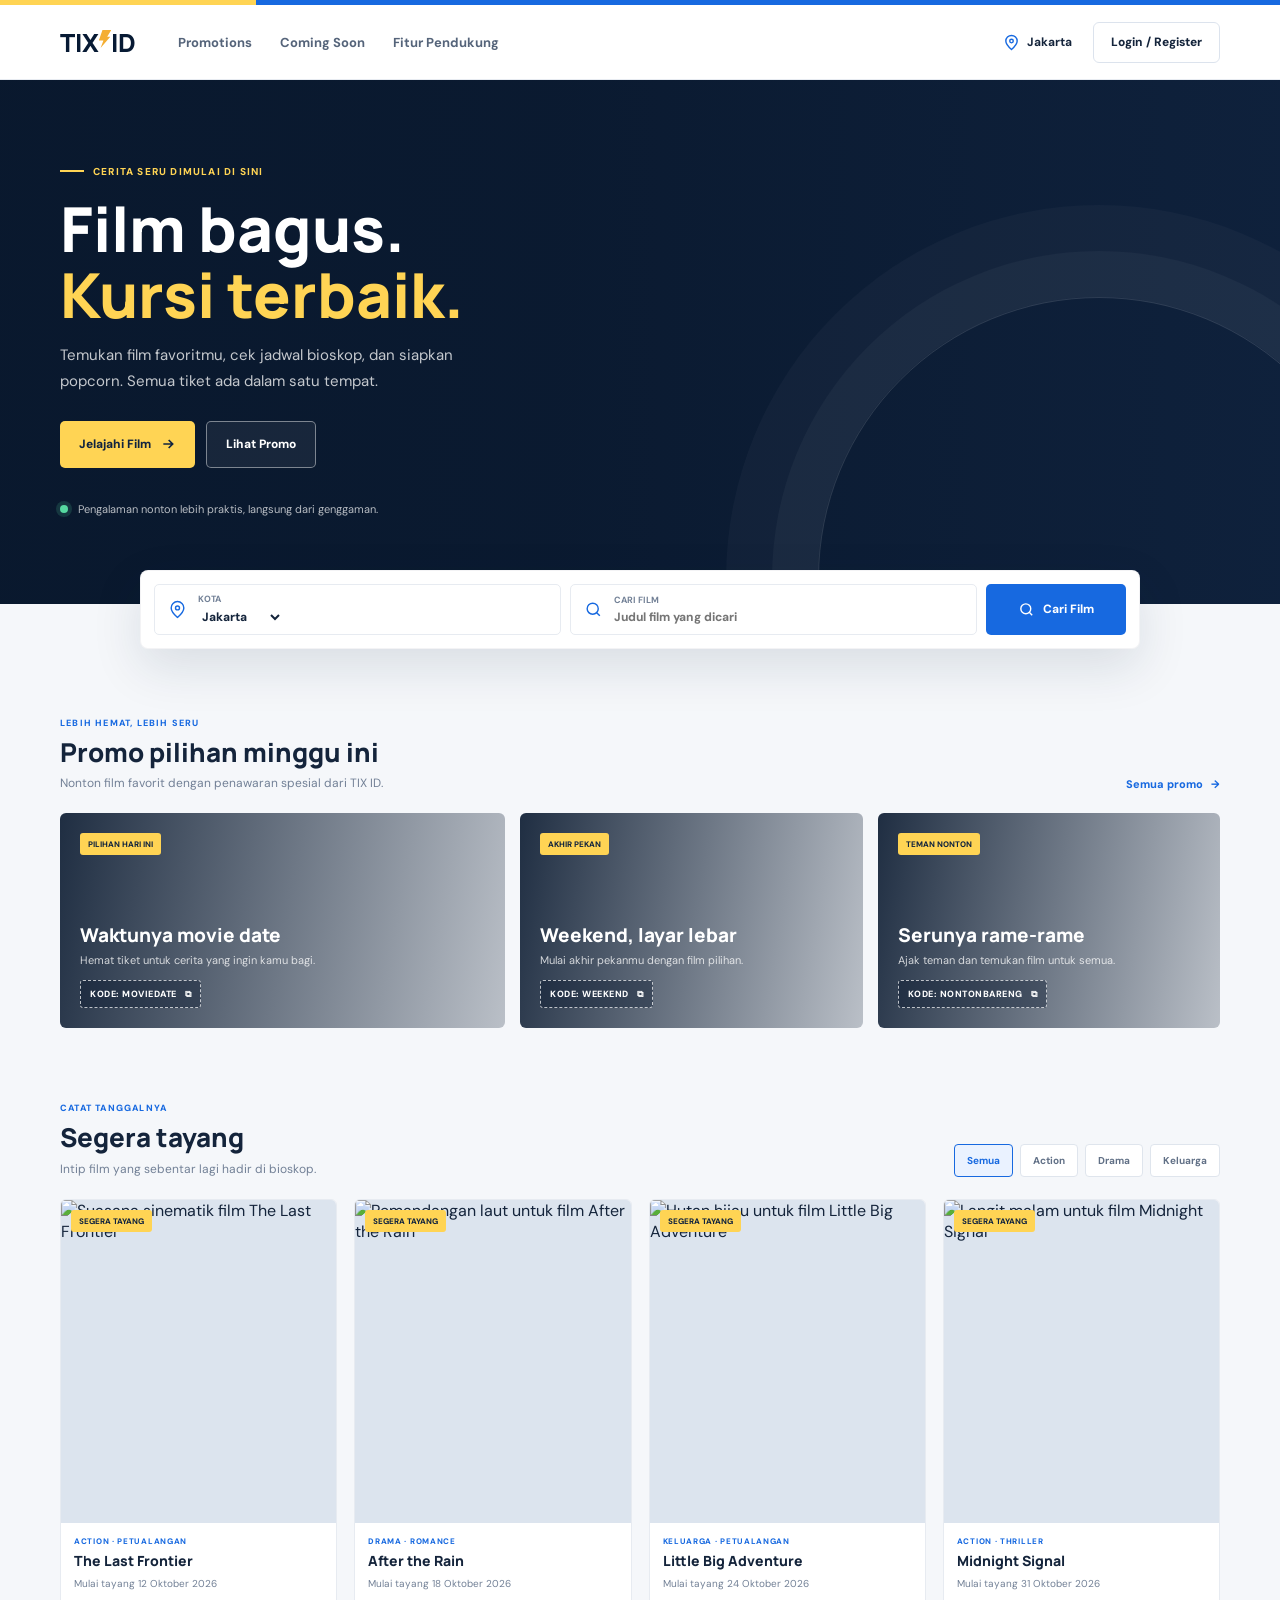
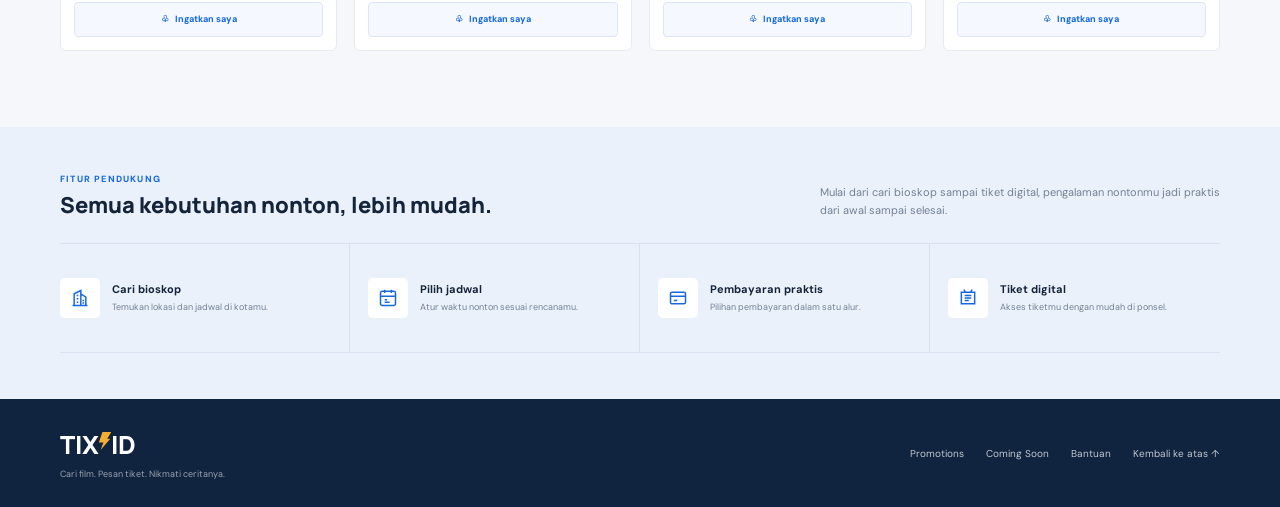
==== fitur-pendukung/index.html @ ebca0a15 "hapus bug fitur login" ====
<!DOCTYPE html>
<html lang="id">
<head>
  <meta charset="UTF-8">
  <meta name="viewport" content="width=device-width, initial-scale=1">
  <meta name="theme-color" content="#10233f">
  <title>TIX ID | Cari Film, Pesan Tiket</title>
  <link rel="preconnect" href="https://fonts.googleapis.com">
  <link rel="preconnect" href="https://fonts.gstatic.com" crossorigin>
  <link href="https://fonts.googleapis.com/css2?family=DM+Sans:wght@400;500;600;700;800&family=Manrope:wght@500;600;700;800&display=swap" rel="stylesheet">
    <link rel="stylesheet" href="style.css">
</head>
<body>
  <div class="topline"></div>
  <header class="header"><div class="nav">
    <a class="brand" href="#beranda" aria-label="TIX ID Beranda"><span class="brand-tix">TIX</span><span class="brand-id">ID</span><span class="brand-dot"></span></a>
    <nav class="links" id="main-nav" aria-label="Navigasi utama"><a href="#promo">Promotions</a><a href="#segera-tayang">Coming Soon</a><a href="#fitur">Fitur Pendukung</a></nav>
    <div class="nav-actions"><button class="location" id="location-button" type="button" aria-label="Pilih kota"><svg width="17" height="17" viewBox="0 0 24 24" fill="none" stroke="currentColor" stroke-width="2" aria-hidden="true"><path d="M20 10c0 5-8 12-8 12S4 15 4 10a8 8 0 1 1 16 0Z"/><circle cx="12" cy="10" r="2.5"/></svg><span id="current-city">Jakarta</span></button><span class="auth-user" id="auth-user" aria-live="polite" hidden></span><button class="login" id="auth-logout" type="button" hidden>Keluar</button><button class="login" type="button" data-open-auth>Login / Register</button></div>
    <button class="menu" type="button" aria-label="Buka menu" aria-expanded="false" aria-controls="main-nav"><svg width="19" height="19" viewBox="0 0 24 24" fill="none" stroke="currentColor" stroke-width="2" aria-hidden="true"><path d="M4 7h16M4 12h16M4 17h16"/></svg></button>
  </div></header>
  <main>
    <section class="hero" id="beranda"><div class="hero-inner"><span class="eyebrow">Cerita seru dimulai di sini</span><h1>Film bagus.<br><span>Kursi terbaik.</span></h1><p class="hero-copy">Temukan film favoritmu, cek jadwal bioskop, dan siapkan popcorn. Semua tiket ada dalam satu tempat.</p><div class="hero-actions"><a class="primary" href="#segera-tayang">Jelajahi Film <svg width="16" height="16" viewBox="0 0 24 24" fill="none" stroke="currentColor" stroke-width="2.5" aria-hidden="true"><path d="M5 12h14m-6-6 6 6-6 6"/></svg></a><a class="ghost" href="#promo">Lihat Promo</a></div><div class="hero-note"><span class="live-dot"></span> Pengalaman nonton lebih praktis, langsung dari genggaman.</div></div></section>
    <div class="search-shell" id="cari-film"><form class="search-form" id="search-form"><div class="field"><svg width="19" height="19" viewBox="0 0 24 24" fill="none" stroke="currentColor" stroke-width="1.8" aria-hidden="true"><path d="M20 10c0 5-8 12-8 12S4 15 4 10a8 8 0 1 1 16 0Z"/><circle cx="12" cy="10" r="2.5"/></svg><div class="field-copy"><label for="city-select">KOTA</label><select id="city-select" aria-label="Pilih kota"><option>Jakarta</option><option>Bandung</option><option>Surabaya</option><option>Yogyakarta</option><option>Semarang</option><option>Medan</option></select></div></div><div class="field"><svg width="19" height="19" viewBox="0 0 24 24" fill="none" stroke="currentColor" stroke-width="1.8" aria-hidden="true"><circle cx="11" cy="11" r="7"/><path d="m20 20-4-4"/></svg><div class="field-copy"><label for="movie-search">CARI FILM</label><input id="movie-search" type="search" placeholder="Judul film yang dicari" autocomplete="off"></div></div><button class="search-submit" type="submit"><svg width="17" height="17" viewBox="0 0 24 24" fill="none" stroke="currentColor" stroke-width="2" aria-hidden="true"><circle cx="11" cy="11" r="7"/><path d="m20 20-4-4"/></svg> Cari Film</button></form></div>
    <section class="section" id="promo"><div class="section-heading"><div><p class="kicker">Lebih hemat, lebih seru</p><h2>Promo pilihan minggu ini</h2><p class="description">Nonton film favorit dengan penawaran spesial dari TIX ID.</p></div><a class="text-link" href="#promo-list">Semua promo <span aria-hidden="true">→</span></a></div>
      <div class="promo-grid" id="promo-list">
        <article class="promo-card" style="--image:url('https://images.unsplash.com/photo-1478720568477-152d9b164e26?auto=format&fit=crop&w=1000&q=80')"><span class="promo-tag">Pilihan hari ini</span><div><h3>Waktunya movie date</h3><p>Hemat tiket untuk cerita yang ingin kamu bagi.</p><button class="promo-code" type="button" data-copy="MOVIEDATE">KODE: MOVIEDATE <span aria-hidden="true">⧉</span></button></div></article>
        <article class="promo-card" style="--image:url('https://images.unsplash.com/photo-1517604931442-7e0c8ed2963c?auto=format&fit=crop&w=800&q=80')"><span class="promo-tag">Akhir pekan</span><div><h3>Weekend, layar lebar</h3><p>Mulai akhir pekanmu dengan film pilihan.</p><button class="promo-code" type="button" data-copy="WEEKEND">KODE: WEEKEND <span aria-hidden="true">⧉</span></button></div></article>
        <article class="promo-card" style="--image:url('https://images.unsplash.com/photo-1485846234645-a62644f84728?auto=format&fit=crop&w=800&q=80')"><span class="promo-tag">Teman nonton</span><div><h3>Serunya rame-rame</h3><p>Ajak teman dan temukan film untuk semua.</p><button class="promo-code" type="button" data-copy="NONTONBARENG">KODE: NONTONBARENG <span aria-hidden="true">⧉</span></button></div></article>
      </div>
    </section>
    <section class="section movie-section" id="segera-tayang"><div class="section-heading"><div><p class="kicker">Catat tanggalnya</p><h2>Segera tayang</h2><p class="description">Intip film yang sebentar lagi hadir di bioskop.</p></div><div class="movie-tools" role="group" aria-label="Filter genre film"><button class="filter" type="button" data-filter="all" aria-pressed="true">Semua</button><button class="filter" type="button" data-filter="action" aria-pressed="false">Action</button><button class="filter" type="button" data-filter="drama" aria-pressed="false">Drama</button><button class="filter" type="button" data-filter="family" aria-pressed="false">Keluarga</button></div></div>
      <div class="movie-grid" id="movie-grid">
        <article class="movie-card" data-genre="action" data-title="the last frontier"><div class="poster"><img src="https://images.unsplash.com/photo-1536440136628-849c177e76a1?auto=format&fit=crop&w=700&q=85" alt="Suasana sinematik film The Last Frontier" loading="lazy"><span class="release">Segera tayang</span></div><div class="movie-info"><p class="genre">Action · Petualangan</p><h3>The Last Frontier</h3><p class="date">Mulai tayang 12 Oktober 2026</p><button class="remind" type="button" data-reminder="The Last Frontier">♧ &nbsp; Ingatkan saya</button></div></article>
        <article class="movie-card" data-genre="drama" data-title="after the rain"><div class="poster"><img src="https://images.unsplash.com/photo-1518837695005-2083093ee35b?auto=format&fit=crop&w=700&q=85" alt="Pemandangan laut untuk film After the Rain" loading="lazy"><span class="release">Segera tayang</span></div><div class="movie-info"><p class="genre">Drama · Romance</p><h3>After the Rain</h3><p class="date">Mulai tayang 18 Oktober 2026</p><button class="remind" type="button" data-reminder="After the Rain">♧ &nbsp; Ingatkan saya</button></div></article>
        <article class="movie-card" data-genre="family" data-title="little big adventure"><div class="poster"><img src="https://images.unsplash.com/photo-1473448912268-2022ce9509d8?auto=format&fit=crop&w=700&q=85" alt="Hutan hijau untuk film Little Big Adventure" loading="lazy"><span class="release">Segera tayang</span></div><div class="movie-info"><p class="genre">Keluarga · Petualangan</p><h3>Little Big Adventure</h3><p class="date">Mulai tayang 24 Oktober 2026</p><button class="remind" type="button" data-reminder="Little Big Adventure">♧ &nbsp; Ingatkan saya</button></div></article>
        <article class="movie-card" data-genre="action" data-title="midnight signal"><div class="poster"><img src="https://images.unsplash.com/photo-1519608487953-e999c86e7455?auto=format&fit=crop&w=700&q=85" alt="Langit malam untuk film Midnight Signal" loading="lazy"><span class="release">Segera tayang</span></div><div class="movie-info"><p class="genre">Action · Thriller</p><h3>Midnight Signal</h3><p class="date">Mulai tayang 31 Oktober 2026</p><button class="remind" type="button" data-reminder="Midnight Signal">♧ &nbsp; Ingatkan saya</button></div></article>
        <p class="empty" id="empty-state">Film tidak ditemukan. Coba kata kunci lain.</p>
      </div>
    </section>
    <section class="support" id="fitur"><div class="support-inner"><div class="support-heading"><div><p class="kicker">Fitur pendukung</p><h2>Semua kebutuhan nonton, lebih mudah.</h2></div><p>Mulai dari cari bioskop sampai tiket digital, pengalaman nontonmu jadi praktis dari awal sampai selesai.</p></div><div class="support-grid">
      <article class="support-item"><span class="support-icon"><svg width="20" height="20" viewBox="0 0 24 24" fill="none" stroke="currentColor" stroke-width="1.8" aria-hidden="true"><path d="M3 21h18M5 21V7l8-4v18M19 21V11l-6-4"/><path d="M8 9h2m-2 4h2m-2 4h2m5-2h2m-2 3h2"/></svg></span><div><h3>Cari bioskop</h3><p>Temukan lokasi dan jadwal di kotamu.</p></div></article>
      <article class="support-item"><span class="support-icon"><svg width="20" height="20" viewBox="0 0 24 24" fill="none" stroke="currentColor" stroke-width="1.8" aria-hidden="true"><rect x="3" y="4" width="18" height="17" rx="2"/><path d="M16 2v4M8 2v4M3 10h18m-13 4h3m-3 3h6"/></svg></span><div><h3>Pilih jadwal</h3><p>Atur waktu nonton sesuai rencanamu.</p></div></article>
      <article class="support-item"><span class="support-icon"><svg width="20" height="20" viewBox="0 0 24 24" fill="none" stroke="currentColor" stroke-width="1.8" aria-hidden="true"><rect x="3" y="5" width="18" height="14" rx="2"/><path d="M3 10h18m-14 5h4"/></svg></span><div><h3>Pembayaran praktis</h3><p>Pilihan pembayaran dalam satu alur.</p></div></article>
      <article class="support-item"><span class="support-icon"><svg width="20" height="20" viewBox="0 0 24 24" fill="none" stroke="currentColor" stroke-width="1.8" aria-hidden="true"><path d="M4 5h16v14H4zM8 9h8m-8 3h8m-8 3h5"/><path d="m7 2 2 3m8-3-2 3"/></svg></span><div><h3>Tiket digital</h3><p>Akses tiketmu dengan mudah di ponsel.</p></div></article>
    </div></div></section>
  </main>
  <footer class="footer"><div class="footer-inner"><div><a class="brand footer-brand" href="#beranda"><span class="brand-tix">TIX</span><span class="brand-id">ID</span><span class="brand-dot"></span></a><p class="footer-caption">Cari film. Pesan tiket. Nikmati ceritanya.</p></div><nav class="footer-links" aria-label="Navigasi footer"><a href="#promo">Promotions</a><a href="#segera-tayang">Coming Soon</a><a href="#fitur">Bantuan</a><a href="#beranda">Kembali ke atas ↑</a></nav></div></footer>
  <div class="backdrop" id="auth-modal" role="presentation"><section class="modal" role="dialog" aria-modal="true" aria-labelledby="auth-title"><button class="close" type="button" aria-label="Tutup dialog"><svg width="17" height="17" viewBox="0 0 24 24" fill="none" stroke="currentColor" stroke-width="2" aria-hidden="true"><path d="m18 6-12 12M6 6l12 12"/></svg></button><a class="brand" href="#beranda" aria-label="TIX ID"><span class="brand-tix">TIX</span><span class="brand-id">ID</span><span class="brand-dot"></span></a><h2 id="auth-title">Selamat datang!</h2><p class="subtitle">Masuk atau buat akun untuk pengalaman nonton yang lebih personal.</p><div class="tabs" role="tablist" aria-label="Login atau daftar"><button class="tab" type="button" role="tab" id="tab-login" aria-selected="true">Login</button><button class="tab" type="button" role="tab" id="tab-register" aria-selected="false">Daftar</button></div><form class="auth-form" id="auth-form"><label class="auth-field">Email atau nomor ponsel<input id="auth-contact" type="text" autocomplete="username" placeholder="nama@email.com" required></label><label class="auth-field" id="name-field" hidden>Nama lengkap<input id="auth-name" type="text" autocomplete="name" placeholder="Nama kamu"></label><label class="auth-field">Kata sandi<input id="auth-password" type="password" autocomplete="current-password" placeholder="Masukkan kata sandi" minlength="6" required></label><button class="auth-submit" type="submit" id="auth-submit">Login</button></form><p class="legal">Dengan melanjutkan, kamu menyetujui Syarat &amp; Ketentuan serta Kebijakan Privasi TIX ID.</p></section></div>
  <div class="toast" id="toast" role="status" aria-live="polite"></div>
    <script src="script.js"></script>
    <script src="auth.js"></script>
</body>
</html>
---- fitur-pendukung/style.css ----
:root{--ink:#14243b;--navy:#10233f;--blue:#1769e0;--pale:#eaf2ff;--yellow:#ffd454;--muted:#728096;--line:#e7ebf1;--paper:#f5f7fa;--white:#fff;--shadow:0 18px 50px #1127451f}
    *{box-sizing:border-box}html{scroll-behavior:smooth;scroll-padding-top:85px}body{margin:0;background:var(--paper);color:var(--ink);font-family:'DM Sans',sans-serif}button,input,select{font:inherit}button,a{-webkit-tap-highlight-color:transparent}a{color:inherit;text-decoration:none}button{cursor:pointer}
    .topline{height:5px;background:linear-gradient(90deg,var(--yellow) 0 20%,var(--blue) 20%)}.header{position:sticky;top:0;z-index:20;background:#fffffff5;border-bottom:1px solid var(--line);backdrop-filter:blur(14px)}.nav{width:min(1160px,calc(100% - 48px));height:74px;margin:auto;display:flex;align-items:center;gap:42px}.brand{display:inline-flex;align-items:center;gap:3px;flex:0 0 auto;font:800 25px Manrope,sans-serif}.brand-tix{color:var(--blue)}.brand-id{color:var(--ink)}.brand-dot{width:7px;height:7px;align-self:flex-start;margin:4px 0 0 1px;border-radius:50%;background:var(--yellow)}.links{display:flex;align-items:center;gap:28px;margin-right:auto}.links a{color:#55647a;font-size:13px;font-weight:700}.links a:hover{color:var(--blue)}.nav-actions{display:flex;align-items:center;gap:15px}.location{display:flex;align-items:center;gap:7px;border:0;background:none;color:var(--ink);font-size:12px;font-weight:700}.location svg{color:var(--blue)}.login{min-height:41px;padding:0 17px;border:1px solid #dce3ed;border-radius:6px;background:white;color:var(--ink);font-size:12px;font-weight:800}.login:hover{border-color:var(--blue)}.menu{display:none;width:40px;height:40px;border:1px solid var(--line);border-radius:6px;background:white;color:var(--ink)}
    .hero{position:relative;isolation:isolate;overflow:hidden;min-height:490px;display:grid;align-items:center;background:var(--navy);color:white}.hero:before{position:absolute;z-index:-2;inset:0;content:'';background:linear-gradient(90deg,#09182df5,#09182dd1 43%,#09182d2e),url('https://images.unsplash.com/photo-1489599849927-2ee91cede3ba?auto=format&fit=crop&w=2000&q=85') center 48%/cover}.hero:after{position:absolute;z-index:-1;right:-100px;bottom:-255px;width:560px;height:560px;border:1px solid #ffffff22;border-radius:50%;content:'';box-shadow:0 0 0 46px #ffffff09,0 0 0 92px #ffffff07}.hero-inner{width:min(1160px,calc(100% - 48px));margin:auto;padding:76px 0 88px;animation:rise .6s ease both}.eyebrow{display:inline-flex;align-items:center;gap:9px;color:var(--yellow);font-size:10px;font-weight:800;letter-spacing:1.2px;text-transform:uppercase}.eyebrow:before{width:24px;height:2px;background:currentColor;content:''}.hero h1{max-width:600px;margin:18px 0 14px;font:800 clamp(40px,5vw,62px)/1.07 Manrope,sans-serif}.hero h1 span{color:var(--yellow)}.hero-copy{max-width:455px;margin:0;color:#ffffffc2;font-size:15px;line-height:1.75}.hero-actions{display:flex;flex-wrap:wrap;gap:11px;margin-top:26px}.primary,.ghost{min-height:47px;display:inline-flex;align-items:center;justify-content:center;gap:9px;padding:0 19px;border-radius:5px;font-size:12px;font-weight:800;transition:.2s}.primary{border:0;background:var(--yellow);color:var(--navy)}.primary:hover{background:#ffe17b;transform:translateY(-2px)}.ghost{border:1px solid #ffffff70;background:#ffffff0f;color:white}.ghost:hover{background:#ffffff24}.hero-note{display:flex;align-items:center;gap:10px;margin-top:34px;color:#ffffffb5;font-size:11px}.live-dot{width:8px;height:8px;border-radius:50%;background:#56d8a0;box-shadow:0 0 0 4px #56d8a029}
    .search-shell{position:relative;z-index:2;width:min(1000px,calc(100% - 48px));margin:-34px auto 0;padding:13px;border:1px solid #14243b0d;border-radius:8px;background:white;box-shadow:var(--shadow)}.search-form{display:grid;grid-template-columns:1fr 1fr auto;gap:9px}.field{min-width:0;display:flex;align-items:center;gap:11px;padding:8px 13px;border:1px solid var(--line);border-radius:5px}.field svg{flex:0 0 auto;color:var(--blue)}.field-copy{min-width:0;display:grid;gap:3px}.field label{color:var(--muted);font-size:9px;font-weight:700}.field select,.field input{width:100%;min-width:0;padding:0;border:0;outline:0;background:transparent;color:var(--ink);font-size:12px;font-weight:800}.search-submit{min-width:140px;display:flex;align-items:center;justify-content:center;gap:8px;border:0;border-radius:5px;background:var(--blue);color:white;font-size:12px;font-weight:800}.search-submit:hover{background:#0f56c0}
    .section{width:min(1160px,calc(100% - 48px));margin:0 auto;padding:68px 0 0}.section-heading{display:flex;align-items:end;justify-content:space-between;gap:22px;margin-bottom:22px}.kicker{margin:0 0 7px;color:var(--blue);font-size:9px;font-weight:800;letter-spacing:1.2px;text-transform:uppercase}.section-heading h2,.support-heading h2{margin:0;font:800 26px/1.25 Manrope,sans-serif}.description{margin:7px 0 0;color:var(--muted);font-size:12px}.text-link{display:inline-flex;align-items:center;gap:8px;flex:0 0 auto;color:var(--blue);font-size:11px;font-weight:800}.promo-grid{display:grid;grid-template-columns:1.3fr 1fr 1fr;gap:15px}.promo-card{position:relative;isolation:isolate;overflow:hidden;min-height:190px;display:flex;flex-direction:column;justify-content:space-between;padding:20px;border-radius:6px;color:white}.promo-card:before{position:absolute;z-index:-2;inset:0;background:var(--image) center/cover;content:'';transition:transform .4s}.promo-card:hover:before{transform:scale(1.05)}.promo-card:after{position:absolute;z-index:-1;inset:0;background:linear-gradient(100deg,#0a1a30e8,#0a1a3040);content:''}.promo-card:first-child{min-height:215px}.promo-tag{width:fit-content;padding:6px 8px;border-radius:3px;background:var(--yellow);color:var(--navy);font-size:8px;font-weight:800;text-transform:uppercase}.promo-card h3{max-width:250px;margin:20px 0 5px;font:800 19px/1.25 Manrope,sans-serif}.promo-card p{margin:0;color:#ffffffc7;font-size:11px}.promo-code{display:inline-flex;align-items:center;gap:8px;margin-top:13px;padding:7px 9px;border:1px dashed #ffffffb5;border-radius:3px;background:#08182d66;color:white;font-size:9px;font-weight:800;letter-spacing:.5px}.promo-code:hover{background:#ffffff30}
    .movie-section{padding-top:74px}.movie-tools{display:flex;gap:7px}.filter{min-height:33px;padding:0 12px;border:1px solid #dfe5ed;border-radius:4px;background:white;color:#617086;font-size:10px;font-weight:700}.filter[aria-pressed=true]{border-color:var(--blue);background:var(--pale);color:var(--blue)}.movie-grid{display:grid;grid-template-columns:repeat(4,minmax(0,1fr));gap:17px}.movie-card{min-width:0;overflow:hidden;border:1px solid var(--line);border-radius:6px;background:white;transition:transform .2s,box-shadow .2s}.movie-card:hover{transform:translateY(-4px);box-shadow:0 14px 28px #1127451c}.movie-card[hidden]{display:none}.poster{position:relative;overflow:hidden;aspect-ratio:4/4.7;background:#dce4ee}.poster img{width:100%;height:100%;display:block;object-fit:cover;transition:transform .4s}.movie-card:hover .poster img{transform:scale(1.04)}.release{position:absolute;top:10px;left:10px;padding:6px 8px;border-radius:3px;background:var(--yellow);color:var(--navy);font-size:8px;font-weight:800;text-transform:uppercase}.movie-info{padding:13px}.genre{margin:0 0 5px;color:var(--blue);font-size:8px;font-weight:800;letter-spacing:.7px;text-transform:uppercase}.movie-info h3{overflow:hidden;margin:0;font:800 14px/1.4 Manrope,sans-serif;text-overflow:ellipsis;white-space:nowrap}.date{margin:6px 0 12px;color:var(--muted);font-size:10px}.remind{width:100%;min-height:35px;border:1px solid #dce6f6;border-radius:4px;background:#f5f8fe;color:var(--blue);font-size:9px;font-weight:800}.remind:hover,.remind.is-set{background:var(--blue);color:white}.empty{display:none;grid-column:1/-1;padding:32px;color:var(--muted);text-align:center}
    .support{width:100%;margin-top:76px;padding:46px 0;background:#eaf1fa}.support-inner{width:min(1160px,calc(100% - 48px));margin:auto}.support-heading{display:flex;align-items:end;justify-content:space-between;gap:22px;margin-bottom:24px}.support-heading h2{font-size:22px}.support-heading>p{max-width:400px;margin:0;color:var(--muted);font-size:11px;line-height:1.65}.support-grid{display:grid;grid-template-columns:repeat(4,1fr);border-top:1px solid #d7e1ef;border-bottom:1px solid #d7e1ef}.support-item{min-height:108px;display:flex;align-items:center;gap:12px;padding:18px;border-right:1px solid #d7e1ef}.support-item:first-child{padding-left:0}.support-item:last-child{border:0}.support-icon{width:40px;height:40px;flex:0 0 auto;display:grid;place-items:center;border-radius:5px;background:white;color:var(--blue)}.support-item h3{margin:0 0 5px;font-size:11px}.support-item p{margin:0;color:var(--muted);font-size:9px;line-height:1.5}
    .footer{background:var(--navy);color:white}.footer-inner{width:min(1160px,calc(100% - 48px));min-height:108px;display:flex;align-items:center;justify-content:space-between;gap:20px;margin:auto}.footer-brand .brand-id{color:white}.footer-caption{margin:6px 0 0;color:#ffffff94;font-size:9px}.footer-links{display:flex;flex-wrap:wrap;gap:22px;color:#ffffffbd;font-size:10px}.footer-links a:hover{color:var(--yellow)}
    .backdrop{position:fixed;z-index:50;inset:0;display:none;align-items:center;justify-content:center;padding:18px;background:#081425a8;backdrop-filter:blur(5px)}.backdrop.is-open{display:flex;animation:fade .18s}.modal{position:relative;width:min(420px,100%);padding:28px;border-radius:8px;background:white;box-shadow:0 25px 80px #0004;animation:rise .22s}.close{position:absolute;top:13px;right:13px;width:32px;height:32px;display:grid;place-items:center;border:0;border-radius:4px;background:#f2f5f8;color:var(--ink)}.modal .brand{margin-bottom:22px}.modal h2{margin:0;font:800 22px Manrope,sans-serif}.subtitle{margin:7px 0 19px;color:var(--muted);font-size:11px;line-height:1.55}.tabs{display:grid;grid-template-columns:1fr 1fr;gap:4px;margin-bottom:18px;padding:4px;border-radius:5px;background:#f0f3f7}.tab{min-height:34px;border:0;border-radius:4px;background:transparent;color:var(--muted);font-size:10px;font-weight:800}.tab[aria-selected=true]{background:white;color:var(--blue);box-shadow:0 1px 4px #0f23411a}.auth-form{display:grid;gap:12px}.auth-field{display:grid;gap:6px;color:#526178;font-size:9px;font-weight:800}.auth-field input{width:100%;min-height:41px;padding:0 11px;border:1px solid #dfe5ed;border-radius:4px;outline:0;font-size:11px}.auth-field input:focus{border-color:var(--blue);box-shadow:0 0 0 3px #1769e01a}.auth-submit{min-height:43px;margin-top:3px;border:0;border-radius:4px;background:var(--blue);color:white;font-size:11px;font-weight:800}.legal{margin:12px 0 0;color:var(--muted);font-size:9px;line-height:1.6;text-align:center}.toast{position:fixed;z-index:60;right:22px;bottom:22px;max-width:min(350px,calc(100% - 44px));padding:12px 16px;border-radius:5px;background:var(--navy);color:white;box-shadow:var(--shadow);font-size:11px;font-weight:700;opacity:0;pointer-events:none;transform:translateY(10px);transition:.2s}.toast.visible{opacity:1;transform:translateY(0)}
    @keyframes rise{from{opacity:0;transform:translateY(12px)}to{opacity:1;transform:translateY(0)}}@keyframes fade{from{opacity:0}to{opacity:1}}@media(prefers-reduced-motion:reduce){*,*:before,*:after{scroll-behavior:auto!important;animation-duration:.01ms!important;transition-duration:.01ms!important}}
    @media(max-width:900px){.nav{gap:23px}.links{gap:17px}.movie-grid{grid-template-columns:repeat(2,minmax(0,1fr))}.support-grid{grid-template-columns:repeat(2,1fr)}.support-item:nth-child(2){border-right:0}.support-item:nth-child(3),.support-item:nth-child(4){border-top:1px solid #d7e1ef}.support-item:nth-child(3){padding-left:0}}
    @media(max-width:680px){.nav{width:calc(100% - 32px);height:64px;gap:12px}.brand{font-size:23px}.menu{display:grid;place-items:center;order:3;margin-left:auto}.links{position:absolute;top:63px;right:0;left:0;display:none;flex-direction:column;align-items:stretch;gap:0;padding:8px 16px 13px;border-bottom:1px solid var(--line);background:white;box-shadow:0 14px 20px #11274514}.links.open{display:flex}.links a{padding:12px 3px;border-bottom:1px solid #f0f2f5}.links a:last-child{border:0}.nav-actions{gap:9px;margin-left:auto}.location{font-size:0;gap:0}.location svg{width:19px;height:19px}.login{min-height:37px;padding:0 10px;font-size:10px}.hero{min-height:450px}.hero:before{background-position:58% center}.hero-inner{width:calc(100% - 40px);padding:60px 0 72px}.hero h1{font-size:43px}.hero-copy{max-width:370px;font-size:13px}.search-shell{width:calc(100% - 32px);margin-top:-26px;padding:9px}.search-form{grid-template-columns:1fr 1fr}.field{gap:8px;padding:8px}.search-submit{grid-column:1/-1;min-height:42px}.section{width:calc(100% - 32px);padding-top:55px}.section-heading{align-items:start}.section-heading h2{font-size:22px}.description{max-width:300px;font-size:11px;line-height:1.6}.text-link{margin-top:4px;font-size:10px}.promo-grid{grid-template-columns:1fr 1fr;gap:9px}.promo-card,.promo-card:first-child{min-height:180px;padding:14px}.promo-card:first-child{grid-column:1/-1;min-height:195px}.promo-card h3{font-size:16px}.promo-card p{font-size:9px}.movie-section{padding-top:59px}.movie-section .section-heading{flex-direction:column;gap:13px}.movie-tools{width:100%;overflow-x:auto;padding-bottom:2px}.filter{flex:0 0 auto}.movie-grid{gap:10px}.movie-info{padding:10px}.movie-info h3{font-size:12px}.date{min-height:26px;font-size:9px}.release{top:8px;left:8px;padding:5px 6px;font-size:7px}.support{margin-top:58px;padding:36px 0}.support-inner,.footer-inner{width:calc(100% - 32px)}.support-heading{align-items:start;flex-direction:column;gap:8px}.support-heading h2{font-size:20px}.support-grid{grid-template-columns:1fr 1fr}.support-item{min-height:98px;gap:9px;padding:13px 7px}.support-item:nth-child(odd){padding-left:0}.support-icon{width:34px;height:34px}.support-item h3{font-size:9px}.support-item p{font-size:8px}.footer-inner{align-items:start;flex-direction:column;justify-content:center;padding:22px 0}.footer-links{gap:14px}}
    @media(max-width:380px){.nav{gap:8px}.nav-actions{gap:6px}.login{padding:0 8px}.hero h1{font-size:38px}.promo-card,.promo-card:first-child{padding:11px}.promo-card h3{font-size:14px}}
    .brand .brand-tix,.brand .brand-id{color:#071a34;order:1}
        #auth-user[hidden],#auth-logout[hidden]{display:none}
        .auth-user{max-width:150px;overflow:hidden;color:#526178;font-size:11px;font-weight:700;text-overflow:ellipsis;white-space:nowrap}
        #auth-logout{min-height:36px;padding:0 12px}
        .auth-submit:disabled,#auth-logout:disabled{cursor:wait;opacity:.65}
        @media(max-width:680px){.auth-user{max-width:82px;font-size:9px}#auth-logout{min-height:34px;padding:0 8px}}
        .brand .brand-tix,.brand .brand-id{color:#071a34;order:1}
    .brand .brand-dot{order:2;width:11px;height:18px;flex:0 0 11px;align-self:center;margin:-7px -2px 0 -3px;border-radius:0;background:#f4ae32;clip-path:polygon(20% 0,100% 0,72% 38%,100% 38%,26% 100%,42% 58%,0 58%);transform:skew(-8deg)}
    .brand .brand-id{order:3}
    .footer-brand .brand-tix,.footer-brand .brand-id{color:#fff}
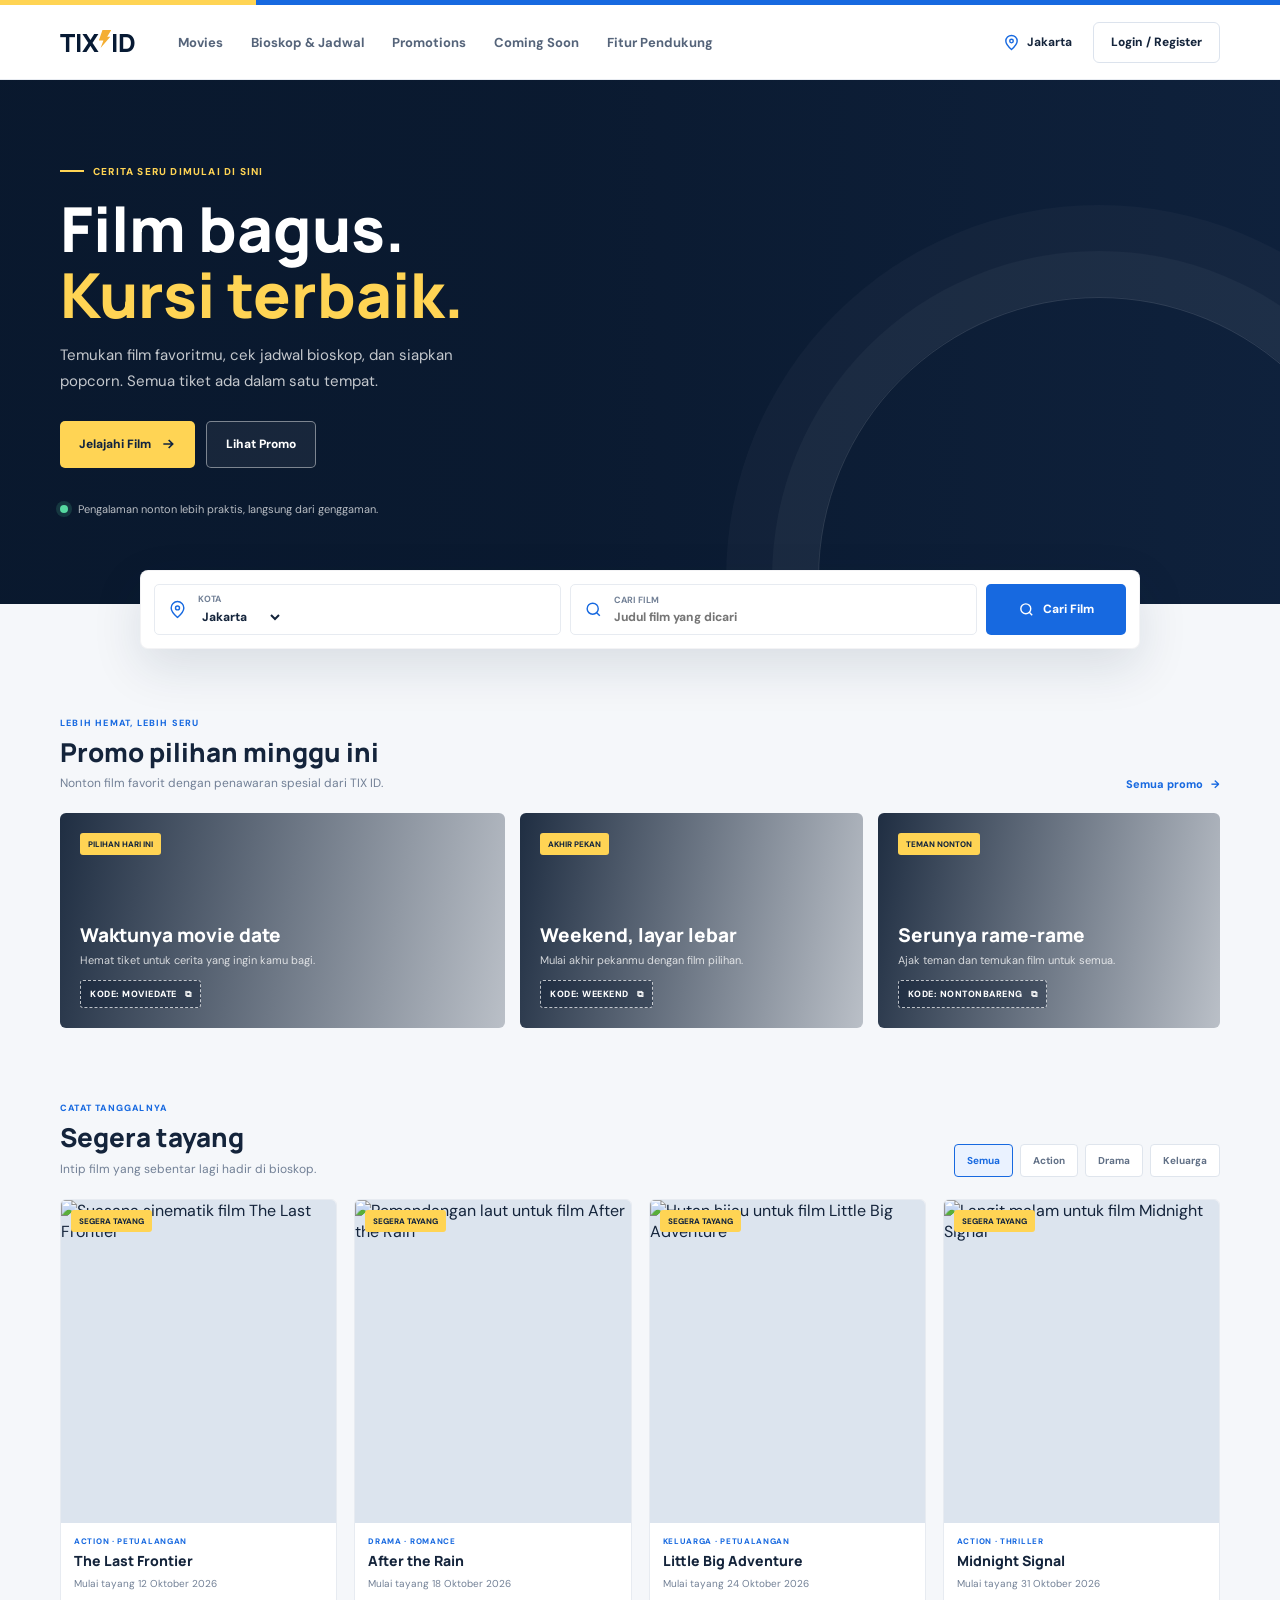
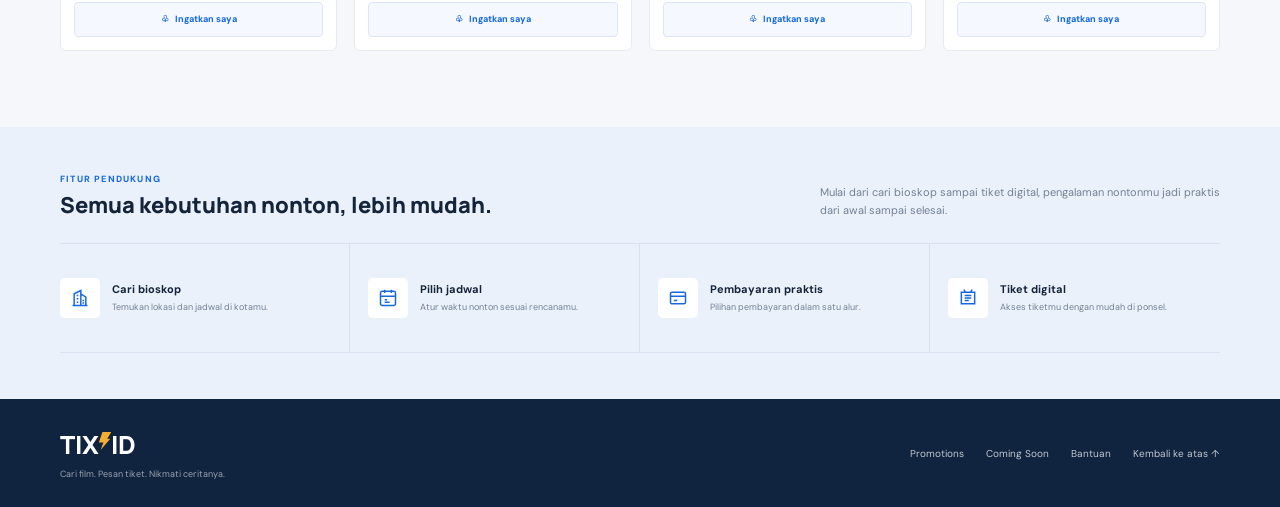
==== commit dea43df4: "Connect cinema booking and account flows" ====
--- a/fitur-pendukung/index.html
+++ b/fitur-pendukung/index.html
@@ -9,12 +9,13 @@
   <link rel="preconnect" href="https://fonts.gstatic.com" crossorigin>
   <link href="https://fonts.googleapis.com/css2?family=DM+Sans:wght@400;500;600;700;800&family=Manrope:wght@500;600;700;800&display=swap" rel="stylesheet">
     <link rel="stylesheet" href="style.css">
+    <link rel="stylesheet" href="../fitur-login/auth.css">
 </head>
 <body>
   <div class="topline"></div>
   <header class="header"><div class="nav">
     <a class="brand" href="#beranda" aria-label="TIX ID Beranda"><span class="brand-tix">TIX</span><span class="brand-id">ID</span><span class="brand-dot"></span></a>
-    <nav class="links" id="main-nav" aria-label="Navigasi utama"><a href="#promo">Promotions</a><a href="#segera-tayang">Coming Soon</a><a href="#fitur">Fitur Pendukung</a></nav>
+    <nav class="links" id="main-nav" aria-label="Navigasi utama"><a href="../home-movie/movies.html">Movies</a><a href="../Bioskop-Jadwal/cinemas.html">Bioskop &amp; Jadwal</a><a href="#promo">Promotions</a><a href="#segera-tayang">Coming Soon</a><a href="#fitur">Fitur Pendukung</a></nav>
     <div class="nav-actions"><button class="location" id="location-button" type="button" aria-label="Pilih kota"><svg width="17" height="17" viewBox="0 0 24 24" fill="none" stroke="currentColor" stroke-width="2" aria-hidden="true"><path d="M20 10c0 5-8 12-8 12S4 15 4 10a8 8 0 1 1 16 0Z"/><circle cx="12" cy="10" r="2.5"/></svg><span id="current-city">Jakarta</span></button><span class="auth-user" id="auth-user" aria-live="polite" hidden></span><button class="login" id="auth-logout" type="button" hidden>Keluar</button><button class="login" type="button" data-open-auth>Login / Register</button></div>
     <button class="menu" type="button" aria-label="Buka menu" aria-expanded="false" aria-controls="main-nav"><svg width="19" height="19" viewBox="0 0 24 24" fill="none" stroke="currentColor" stroke-width="2" aria-hidden="true"><path d="M4 7h16M4 12h16M4 17h16"/></svg></button>
   </div></header>
@@ -47,7 +48,6 @@
   <footer class="footer"><div class="footer-inner"><div><a class="brand footer-brand" href="#beranda"><span class="brand-tix">TIX</span><span class="brand-id">ID</span><span class="brand-dot"></span></a><p class="footer-caption">Cari film. Pesan tiket. Nikmati ceritanya.</p></div><nav class="footer-links" aria-label="Navigasi footer"><a href="#promo">Promotions</a><a href="#segera-tayang">Coming Soon</a><a href="#fitur">Bantuan</a><a href="#beranda">Kembali ke atas ↑</a></nav></div></footer>
   <div class="backdrop" id="auth-modal" role="presentation"><section class="modal" role="dialog" aria-modal="true" aria-labelledby="auth-title"><button class="close" type="button" aria-label="Tutup dialog"><svg width="17" height="17" viewBox="0 0 24 24" fill="none" stroke="currentColor" stroke-width="2" aria-hidden="true"><path d="m18 6-12 12M6 6l12 12"/></svg></button><a class="brand" href="#beranda" aria-label="TIX ID"><span class="brand-tix">TIX</span><span class="brand-id">ID</span><span class="brand-dot"></span></a><h2 id="auth-title">Selamat datang!</h2><p class="subtitle">Masuk atau buat akun untuk pengalaman nonton yang lebih personal.</p><div class="tabs" role="tablist" aria-label="Login atau daftar"><button class="tab" type="button" role="tab" id="tab-login" aria-selected="true">Login</button><button class="tab" type="button" role="tab" id="tab-register" aria-selected="false">Daftar</button></div><form class="auth-form" id="auth-form"><label class="auth-field">Email atau nomor ponsel<input id="auth-contact" type="text" autocomplete="username" placeholder="nama@email.com" required></label><label class="auth-field" id="name-field" hidden>Nama lengkap<input id="auth-name" type="text" autocomplete="name" placeholder="Nama kamu"></label><label class="auth-field">Kata sandi<input id="auth-password" type="password" autocomplete="current-password" placeholder="Masukkan kata sandi" minlength="6" required></label><button class="auth-submit" type="submit" id="auth-submit">Login</button></form><p class="legal">Dengan melanjutkan, kamu menyetujui Syarat &amp; Ketentuan serta Kebijakan Privasi TIX ID.</p></section></div>
   <div class="toast" id="toast" role="status" aria-live="polite"></div>
-    <script src="script.js"></script>
-    <script src="auth.js"></script>
+    <script src="../home-movie/script.js"></script>
 </body>
 </html>
--- a/fitur-login/auth.css
+++ b/fitur-login/auth.css
@@ -0,0 +1,4 @@
+.auth-controls{display:flex;align-items:center;gap:9px;margin-left:auto}.auth-controls .login{min-height:39px;padding:0 14px;border:1px solid #dce3ed;border-radius:6px;background:white;color:#14243b;font-size:11px;font-weight:800}.auth-controls .login:hover{border-color:#1769e0}.auth-user{max-width:150px;overflow:hidden;color:#526178;font-size:11px;font-weight:700;text-overflow:ellipsis;white-space:nowrap}.auth-controls button[hidden],.auth-user[hidden]{display:none}.auth-controls button:disabled,.auth-submit:disabled{cursor:wait;opacity:.65}
+.backdrop{position:fixed;z-index:100;inset:0;display:none;align-items:center;justify-content:center;padding:18px;background:#081425a8;backdrop-filter:blur(5px)}.backdrop.is-open{display:flex;animation:auth-fade .18s}.modal{position:relative;width:min(420px,100%);max-height:min(720px,calc(100dvh - 36px));overflow:auto;padding:28px;border-radius:8px;background:white;color:#14243b;box-shadow:0 25px 80px #0004;animation:auth-rise .22s}.modal .brand{display:inline-flex;align-items:center;gap:3px;margin-bottom:22px;font:800 25px Manrope,sans-serif;text-decoration:none}.modal .brand-tix{color:#1769e0}.modal .brand-id{color:#14243b}.close{position:absolute;top:13px;right:13px;width:32px;height:32px;display:grid;place-items:center;border:0;border-radius:4px;background:#f2f5f8;color:#14243b;font-size:20px}.modal h2{margin:0;font:800 22px Manrope,sans-serif}.subtitle{margin:7px 0 19px;color:#728096;font-size:11px;line-height:1.55}.tabs{display:grid;grid-template-columns:1fr 1fr;gap:4px;margin-bottom:18px;padding:4px;border-radius:5px;background:#f0f3f7}.tab{min-height:34px;border:0;border-radius:4px;background:transparent;color:#728096;font-size:10px;font-weight:800}.tab[aria-selected=true]{background:white;color:#1769e0;box-shadow:0 1px 4px #0f23411a}.auth-form{display:grid;gap:12px}.auth-field{display:grid;gap:6px;color:#526178;font-size:9px;font-weight:800}.auth-field input{width:100%;min-height:41px;padding:0 11px;border:1px solid #dfe5ed;border-radius:4px;outline:0;background:white;color:#14243b;font-size:11px}.auth-field input:focus{border-color:#1769e0;box-shadow:0 0 0 3px #1769e01a}.auth-submit{min-height:43px;margin-top:3px;border:0;border-radius:4px;background:#1769e0;color:white;font-size:11px;font-weight:800}.legal{margin:12px 0 0;color:#728096;font-size:9px;line-height:1.6;text-align:center}.toast{position:fixed;z-index:110;right:22px;bottom:22px;max-width:min(350px,calc(100% - 44px));padding:12px 16px;border-radius:5px;background:#10233f;color:white;box-shadow:0 18px 50px #1127451f;font-size:11px;font-weight:700;opacity:0;pointer-events:none;transform:translateY(10px);transition:.2s}.toast.visible{opacity:1;transform:translateY(0)}
+@keyframes auth-rise{from{opacity:0;transform:translateY(12px)}to{opacity:1;transform:translateY(0)}}@keyframes auth-fade{from{opacity:0}to{opacity:1}}@media(prefers-reduced-motion:reduce){.backdrop,.modal,.toast{animation-duration:.01ms!important;transition-duration:.01ms!important}}
+@media(max-width:680px){.auth-user{max-width:82px;font-size:9px}.auth-controls{gap:6px}.auth-controls .login{min-height:34px;padding:0 8px;font-size:9px}.modal{padding:24px}}
